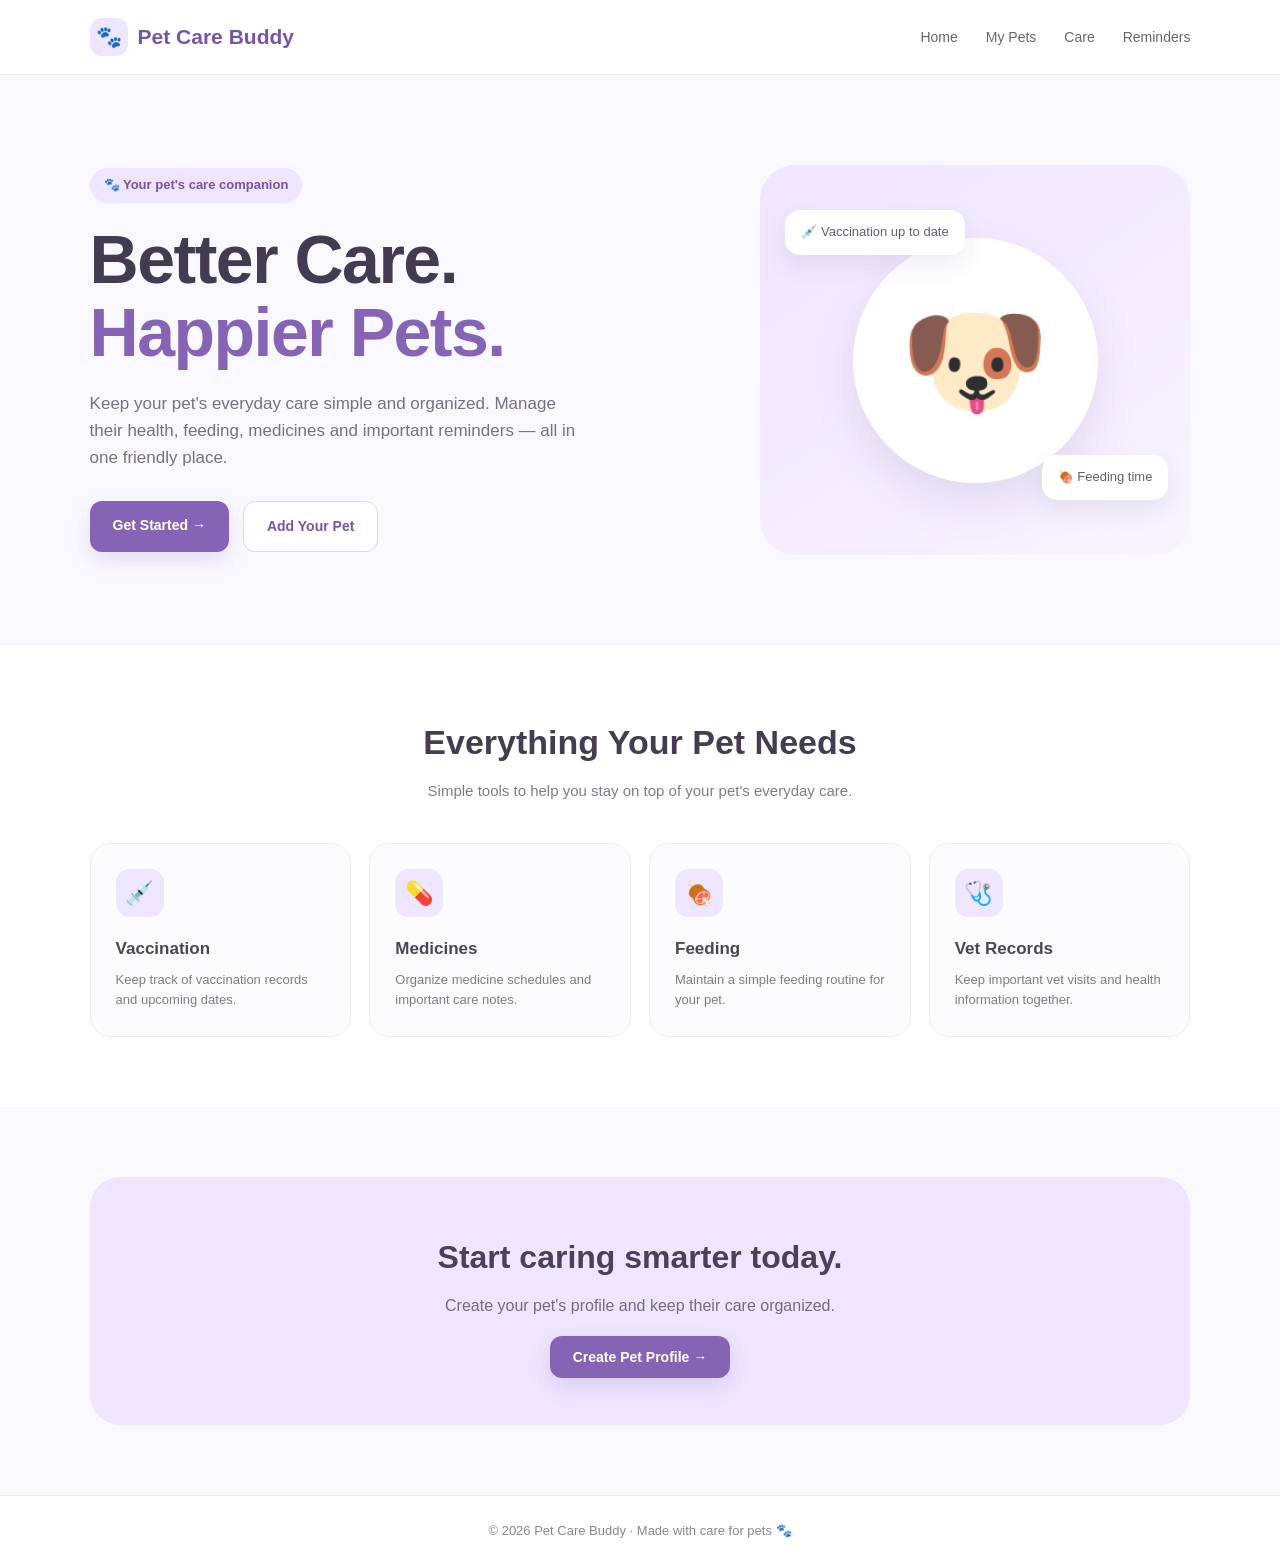
==== index.html @ f70619a0 "Create index.html" ====
<!DOCTYPE html>
<html lang="en">
<head>
  <meta charset="UTF-8">
  <meta name="viewport" content="width=device-width, initial-scale=1.0">

  <title>Pet Care Buddy</title>

  <style>
    * {
      margin: 0;
      padding: 0;
      box-sizing: border-box;
      font-family: Arial, sans-serif;
    }

    body {
      background: #faf8ff;
      color: #514b5f;
      line-height: 1.6;
    }

    /* HEADER */
    header {
      width: 100%;
      padding: 18px 7%;
      display: flex;
      align-items: center;
      justify-content: space-between;
      background: rgba(255, 255, 255, 0.9);
      border-bottom: 1px solid #eee8fa;
      position: sticky;
      top: 0;
      z-index: 100;
    }

    .logo {
      display: flex;
      align-items: center;
      gap: 10px;
      font-size: 21px;
      font-weight: 700;
      color: #7655a8;
    }

    .logo-icon {
      width: 38px;
      height: 38px;
      border-radius: 12px;
      display: flex;
      align-items: center;
      justify-content: center;
      background: #eee5ff;
      font-size: 21px;
    }

    nav {
      display: flex;
      gap: 28px;
    }

    nav a {
      text-decoration: none;
      color: #696272;
      font-size: 14px;
      font-weight: 500;
      transition: 0.3s;
    }

    nav a:hover {
      color: #7655a8;
    }

    /* HERO */
    .hero {
      min-height: 570px;
      padding: 75px 7%;
      display: flex;
      align-items: center;
      justify-content: space-between;
      gap: 50px;
    }

    .hero-content {
      max-width: 570px;
    }

    .tag {
      display: inline-block;
      padding: 7px 14px;
      border-radius: 30px;
      background: #eee5ff;
      color: #7655a8;
      font-size: 13px;
      font-weight: 600;
      margin-bottom: 20px;
    }

    .hero h1 {
      font-size: clamp(42px, 6vw, 68px);
      line-height: 1.08;
      color: #433b50;
      margin-bottom: 20px;
      letter-spacing: -1.5px;
    }

    .hero h1 span {
      color: #8664b5;
    }

    .hero p {
      max-width: 500px;
      font-size: 17px;
      color: #777080;
      margin-bottom: 30px;
    }

    .buttons {
      display: flex;
      gap: 14px;
      flex-wrap: wrap;
    }

    .btn {
      padding: 13px 23px;
      border-radius: 12px;
      text-decoration: none;
      font-size: 14px;
      font-weight: 600;
      transition: 0.3s;
    }

    .primary {
      background: #8664b5;
      color: white;
      box-shadow: 0 8px 20px rgba(134, 100, 181, 0.18);
    }

    .primary:hover {
      transform: translateY(-2px);
      background: #7655a8;
    }

    .secondary {
      background: white;
      color: #7655a8;
      border: 1px solid #ded4ef;
    }

    .secondary:hover {
      background: #f4effc;
    }

    /* HERO VISUAL */
    .hero-visual {
      width: min(430px, 100%);
      min-height: 390px;
      border-radius: 35px;
      background: linear-gradient(145deg, #eee5ff, #f8f4ff);
      display: flex;
      align-items: center;
      justify-content: center;
      position: relative;
      overflow: hidden;
    }

    .pet-circle {
      width: 245px;
      height: 245px;
      border-radius: 50%;
      background: white;
      display: flex;
      align-items: center;
      justify-content: center;
      font-size: 120px;
      box-shadow: 0 20px 45px rgba(91, 67, 120, 0.12);
    }

    .floating-card {
      position: absolute;
      padding: 12px 16px;
      border-radius: 15px;
      background: white;
      box-shadow: 0 10px 25px rgba(91, 67, 120, 0.1);
      font-size: 13px;
      color: #655d70;
    }

    .card-one {
      top: 45px;
      left: 25px;
    }

    .card-two {
      right: 22px;
      bottom: 55px;
    }

    /* FEATURES */
    .features {
      padding: 70px 7%;
      background: white;
    }

    .section-heading {
      text-align: center;
      max-width: 600px;
      margin: 0 auto 40px;
    }

    .section-heading h2 {
      font-size: 34px;
      color: #443c50;
      margin-bottom: 10px;
    }

    .section-heading p {
      color: #817a88;
      font-size: 15px;
    }

    .feature-grid {
      display: grid;
      grid-template-columns: repeat(4, 1fr);
      gap: 18px;
    }

    .feature-card {
      padding: 25px;
      border: 1px solid #eee8f7;
      border-radius: 20px;
      background: #fcfbff;
      transition: 0.3s;
    }

    .feature-card:hover {
      transform: translateY(-4px);
      box-shadow: 0 12px 28px rgba(91, 67, 120, 0.08);
    }

    .feature-icon {
      width: 48px;
      height: 48px;
      border-radius: 14px;
      background: #eee5ff;
      display: flex;
      align-items: center;
      justify-content: center;
      font-size: 23px;
      margin-bottom: 18px;
    }

    .feature-card h3 {
      font-size: 17px;
      color: #4c4555;
      margin-bottom: 7px;
    }

    .feature-card p {
      font-size: 13px;
      color: #817a88;
    }

    /* CTA */
    .cta {
      margin: 70px 7%;
      padding: 55px 30px;
      text-align: center;
      border-radius: 30px;
      background: #eee5ff;
    }

    .cta h2 {
      font-size: 32px;
      color: #4a4057;
      margin-bottom: 10px;
    }

    .cta p {
      color: #746b7e;
      margin-bottom: 25px;
    }

    /* FOOTER */
    footer {
      padding: 25px 7%;
      text-align: center;
      border-top: 1px solid #eee8f7;
      color: #8b8492;
      font-size: 13px;
      background: white;
    }

    /* RESPONSIVE */
    @media (max-width: 850px) {
      nav {
        display: none;
      }

      .hero {
        flex-direction: column;
        text-align: center;
        padding-top: 55px;
      }

      .hero-content {
        max-width: 650px;
      }

      .hero p {
        margin-left: auto;
        margin-right: auto;
      }

      .buttons {
        justify-content: center;
      }

      .hero-visual {
        min-height: 330px;
      }

      .feature-grid {
        grid-template-columns: repeat(2, 1fr);
      }
    }

    @media (max-width: 520px) {
      header {
        padding: 15px 5%;
      }

      .hero {
        padding: 45px 5%;
      }

      .hero h1 {
        font-size: 42px;
      }

      .hero p {
        font-size: 15px;
      }

      .feature-grid {
        grid-template-columns: 1fr;
      }

      .features {
        padding: 55px 5%;
      }

      .cta {
        margin: 50px 5%;
        padding: 40px 20px;
      }

      .cta h2 {
        font-size: 27px;
      }
    }
  </style>
</head>

<body>

  <header>
    <div class="logo">
      <div class="logo-icon">🐾</div>
      Pet Care Buddy
    </div>

    <nav>
      <a href="#">Home</a>
      <a href="#">My Pets</a>
      <a href="#">Care</a>
      <a href="#">Reminders</a>
    </nav>
  </header>

  <main>

    <section class="hero">

      <div class="hero-content">

        <span class="tag">🐾 Your pet's care companion</span>

        <h1>
          Better Care.<br>
          <span>Happier Pets.</span>
        </h1>

        <p>
          Keep your pet's everyday care simple and organized.
          Manage their health, feeding, medicines and important
          reminders — all in one friendly place.
        </p>

        <div class="buttons">
          <a href="#" class="btn primary">Get Started →</a>
          <a href="#" class="btn secondary">Add Your Pet</a>
        </div>

      </div>

      <div class="hero-visual">

        <div class="floating-card card-one">
          💉 Vaccination up to date
        </div>

        <div class="pet-circle">
          🐶
        </div>

        <div class="floating-card card-two">
          🍖 Feeding time
        </div>

      </div>

    </section>


    <section class="features">

      <div class="section-heading">
        <h2>Everything Your Pet Needs</h2>
        <p>
          Simple tools to help you stay on top of your pet's
          everyday care.
        </p>
      </div>

      <div class="feature-grid">

        <div class="feature-card">
          <div class="feature-icon">💉</div>
          <h3>Vaccination</h3>
          <p>
            Keep track of vaccination records and upcoming dates.
          </p>
        </div>

        <div class="feature-card">
          <div class="feature-icon">💊</div>
          <h3>Medicines</h3>
          <p>
            Organize medicine schedules and important care notes.
          </p>
        </div>

        <div class="feature-card">
          <div class="feature-icon">🍖</div>
          <h3>Feeding</h3>
          <p>
            Maintain a simple feeding routine for your pet.
          </p>
        </div>

        <div class="feature-card">
          <div class="feature-icon">🩺</div>
          <h3>Vet Records</h3>
          <p>
            Keep important vet visits and health information together.
          </p>
        </div>

      </div>

    </section>


    <section class="cta">

      <h2>Start caring smarter today.</h2>

      <p>
        Create your pet's profile and keep their care organized.
      </p>

      <a href="#" class="btn primary">Create Pet Profile →</a>

    </section>

  </main>


  <footer>
    © 2026 Pet Care Buddy · Made with care for pets 🐾
  </footer>

</body>
</html>
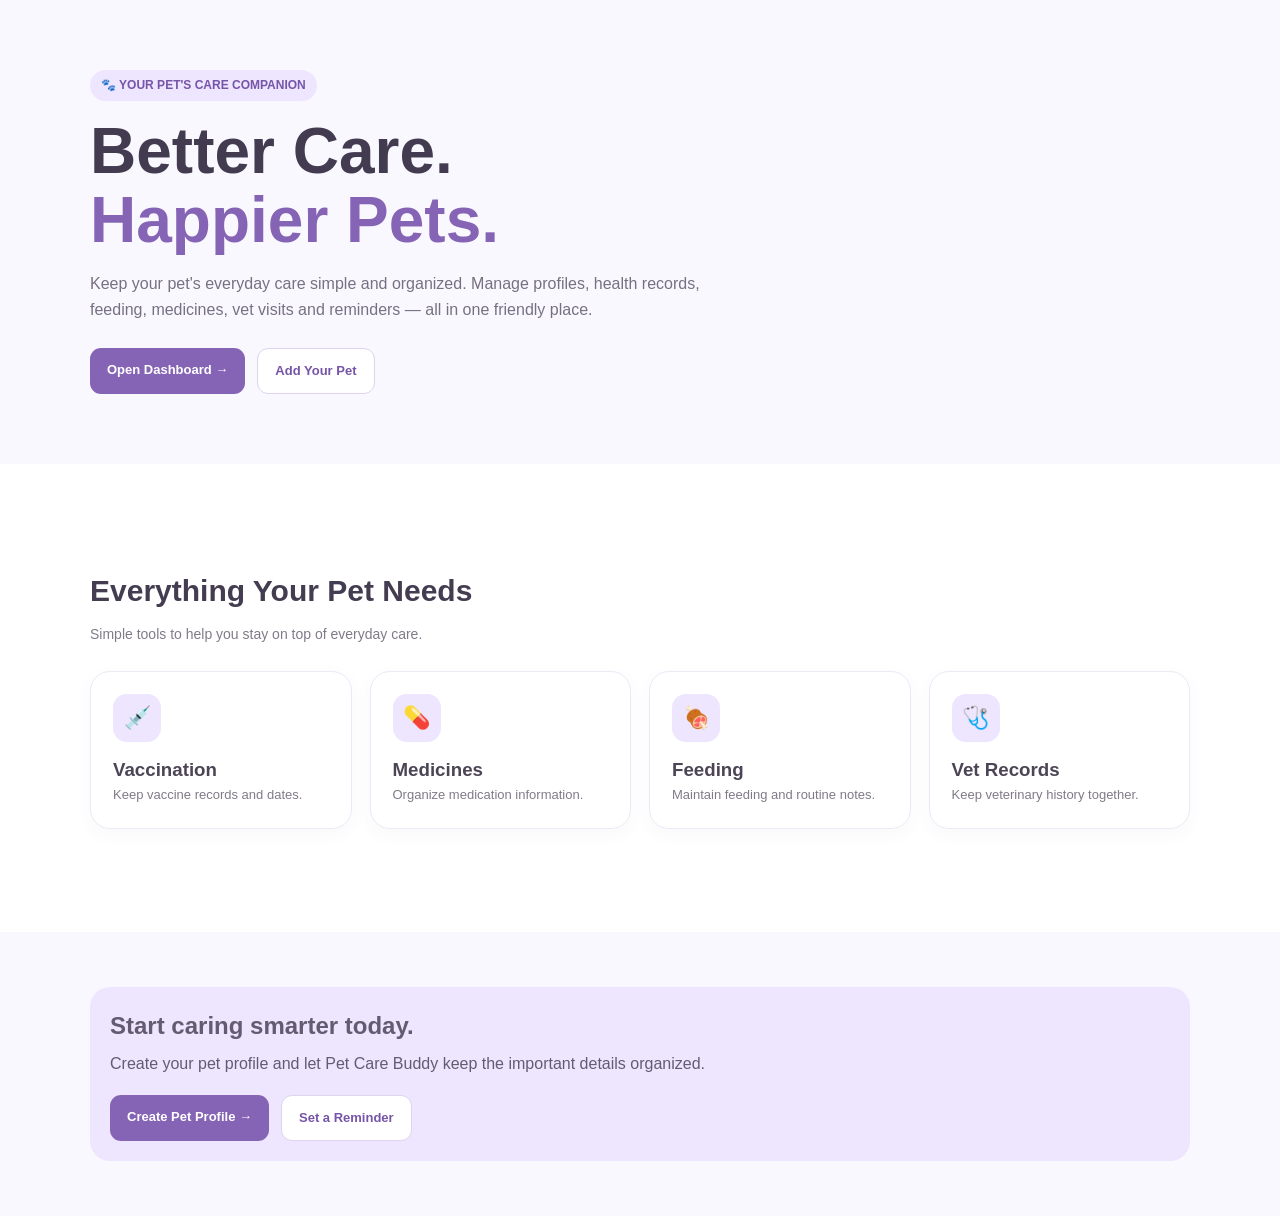
==== commit 05e53373: "Connect Home page to the full Pet Care Buddy app" ====
--- a/index.html
+++ b/index.html
@@ -1,495 +1 @@
-<!DOCTYPE html>
-<html lang="en">
-<head>
-  <meta charset="UTF-8">
-  <meta name="viewport" content="width=device-width, initial-scale=1.0">
-
-  <title>Pet Care Buddy</title>
-
-  <style>
-    * {
-      margin: 0;
-      padding: 0;
-      box-sizing: border-box;
-      font-family: Arial, sans-serif;
-    }
-
-    body {
-      background: #faf8ff;
-      color: #514b5f;
-      line-height: 1.6;
-    }
-
-    /* HEADER */
-    header {
-      width: 100%;
-      padding: 18px 7%;
-      display: flex;
-      align-items: center;
-      justify-content: space-between;
-      background: rgba(255, 255, 255, 0.9);
-      border-bottom: 1px solid #eee8fa;
-      position: sticky;
-      top: 0;
-      z-index: 100;
-    }
-
-    .logo {
-      display: flex;
-      align-items: center;
-      gap: 10px;
-      font-size: 21px;
-      font-weight: 700;
-      color: #7655a8;
-    }
-
-    .logo-icon {
-      width: 38px;
-      height: 38px;
-      border-radius: 12px;
-      display: flex;
-      align-items: center;
-      justify-content: center;
-      background: #eee5ff;
-      font-size: 21px;
-    }
-
-    nav {
-      display: flex;
-      gap: 28px;
-    }
-
-    nav a {
-      text-decoration: none;
-      color: #696272;
-      font-size: 14px;
-      font-weight: 500;
-      transition: 0.3s;
-    }
-
-    nav a:hover {
-      color: #7655a8;
-    }
-
-    /* HERO */
-    .hero {
-      min-height: 570px;
-      padding: 75px 7%;
-      display: flex;
-      align-items: center;
-      justify-content: space-between;
-      gap: 50px;
-    }
-
-    .hero-content {
-      max-width: 570px;
-    }
-
-    .tag {
-      display: inline-block;
-      padding: 7px 14px;
-      border-radius: 30px;
-      background: #eee5ff;
-      color: #7655a8;
-      font-size: 13px;
-      font-weight: 600;
-      margin-bottom: 20px;
-    }
-
-    .hero h1 {
-      font-size: clamp(42px, 6vw, 68px);
-      line-height: 1.08;
-      color: #433b50;
-      margin-bottom: 20px;
-      letter-spacing: -1.5px;
-    }
-
-    .hero h1 span {
-      color: #8664b5;
-    }
-
-    .hero p {
-      max-width: 500px;
-      font-size: 17px;
-      color: #777080;
-      margin-bottom: 30px;
-    }
-
-    .buttons {
-      display: flex;
-      gap: 14px;
-      flex-wrap: wrap;
-    }
-
-    .btn {
-      padding: 13px 23px;
-      border-radius: 12px;
-      text-decoration: none;
-      font-size: 14px;
-      font-weight: 600;
-      transition: 0.3s;
-    }
-
-    .primary {
-      background: #8664b5;
-      color: white;
-      box-shadow: 0 8px 20px rgba(134, 100, 181, 0.18);
-    }
-
-    .primary:hover {
-      transform: translateY(-2px);
-      background: #7655a8;
-    }
-
-    .secondary {
-      background: white;
-      color: #7655a8;
-      border: 1px solid #ded4ef;
-    }
-
-    .secondary:hover {
-      background: #f4effc;
-    }
-
-    /* HERO VISUAL */
-    .hero-visual {
-      width: min(430px, 100%);
-      min-height: 390px;
-      border-radius: 35px;
-      background: linear-gradient(145deg, #eee5ff, #f8f4ff);
-      display: flex;
-      align-items: center;
-      justify-content: center;
-      position: relative;
-      overflow: hidden;
-    }
-
-    .pet-circle {
-      width: 245px;
-      height: 245px;
-      border-radius: 50%;
-      background: white;
-      display: flex;
-      align-items: center;
-      justify-content: center;
-      font-size: 120px;
-      box-shadow: 0 20px 45px rgba(91, 67, 120, 0.12);
-    }
-
-    .floating-card {
-      position: absolute;
-      padding: 12px 16px;
-      border-radius: 15px;
-      background: white;
-      box-shadow: 0 10px 25px rgba(91, 67, 120, 0.1);
-      font-size: 13px;
-      color: #655d70;
-    }
-
-    .card-one {
-      top: 45px;
-      left: 25px;
-    }
-
-    .card-two {
-      right: 22px;
-      bottom: 55px;
-    }
-
-    /* FEATURES */
-    .features {
-      padding: 70px 7%;
-      background: white;
-    }
-
-    .section-heading {
-      text-align: center;
-      max-width: 600px;
-      margin: 0 auto 40px;
-    }
-
-    .section-heading h2 {
-      font-size: 34px;
-      color: #443c50;
-      margin-bottom: 10px;
-    }
-
-    .section-heading p {
-      color: #817a88;
-      font-size: 15px;
-    }
-
-    .feature-grid {
-      display: grid;
-      grid-template-columns: repeat(4, 1fr);
-      gap: 18px;
-    }
-
-    .feature-card {
-      padding: 25px;
-      border: 1px solid #eee8f7;
-      border-radius: 20px;
-      background: #fcfbff;
-      transition: 0.3s;
-    }
-
-    .feature-card:hover {
-      transform: translateY(-4px);
-      box-shadow: 0 12px 28px rgba(91, 67, 120, 0.08);
-    }
-
-    .feature-icon {
-      width: 48px;
-      height: 48px;
-      border-radius: 14px;
-      background: #eee5ff;
-      display: flex;
-      align-items: center;
-      justify-content: center;
-      font-size: 23px;
-      margin-bottom: 18px;
-    }
-
-    .feature-card h3 {
-      font-size: 17px;
-      color: #4c4555;
-      margin-bottom: 7px;
-    }
-
-    .feature-card p {
-      font-size: 13px;
-      color: #817a88;
-    }
-
-    /* CTA */
-    .cta {
-      margin: 70px 7%;
-      padding: 55px 30px;
-      text-align: center;
-      border-radius: 30px;
-      background: #eee5ff;
-    }
-
-    .cta h2 {
-      font-size: 32px;
-      color: #4a4057;
-      margin-bottom: 10px;
-    }
-
-    .cta p {
-      color: #746b7e;
-      margin-bottom: 25px;
-    }
-
-    /* FOOTER */
-    footer {
-      padding: 25px 7%;
-      text-align: center;
-      border-top: 1px solid #eee8f7;
-      color: #8b8492;
-      font-size: 13px;
-      background: white;
-    }
-
-    /* RESPONSIVE */
-    @media (max-width: 850px) {
-      nav {
-        display: none;
-      }
-
-      .hero {
-        flex-direction: column;
-        text-align: center;
-        padding-top: 55px;
-      }
-
-      .hero-content {
-        max-width: 650px;
-      }
-
-      .hero p {
-        margin-left: auto;
-        margin-right: auto;
-      }
-
-      .buttons {
-        justify-content: center;
-      }
-
-      .hero-visual {
-        min-height: 330px;
-      }
-
-      .feature-grid {
-        grid-template-columns: repeat(2, 1fr);
-      }
-    }
-
-    @media (max-width: 520px) {
-      header {
-        padding: 15px 5%;
-      }
-
-      .hero {
-        padding: 45px 5%;
-      }
-
-      .hero h1 {
-        font-size: 42px;
-      }
-
-      .hero p {
-        font-size: 15px;
-      }
-
-      .feature-grid {
-        grid-template-columns: 1fr;
-      }
-
-      .features {
-        padding: 55px 5%;
-      }
-
-      .cta {
-        margin: 50px 5%;
-        padding: 40px 20px;
-      }
-
-      .cta h2 {
-        font-size: 27px;
-      }
-    }
-  </style>
-</head>
-
-<body>
-
-  <header>
-    <div class="logo">
-      <div class="logo-icon">🐾</div>
-      Pet Care Buddy
-    </div>
-
-    <nav>
-      <a href="#">Home</a>
-      <a href="#">My Pets</a>
-      <a href="#">Care</a>
-      <a href="#">Reminders</a>
-    </nav>
-  </header>
-
-  <main>
-
-    <section class="hero">
-
-      <div class="hero-content">
-
-        <span class="tag">🐾 Your pet's care companion</span>
-
-        <h1>
-          Better Care.<br>
-          <span>Happier Pets.</span>
-        </h1>
-
-        <p>
-          Keep your pet's everyday care simple and organized.
-          Manage their health, feeding, medicines and important
-          reminders — all in one friendly place.
-        </p>
-
-        <div class="buttons">
-          <a href="#" class="btn primary">Get Started →</a>
-          <a href="#" class="btn secondary">Add Your Pet</a>
-        </div>
-
-      </div>
-
-      <div class="hero-visual">
-
-        <div class="floating-card card-one">
-          💉 Vaccination up to date
-        </div>
-
-        <div class="pet-circle">
-          🐶
-        </div>
-
-        <div class="floating-card card-two">
-          🍖 Feeding time
-        </div>
-
-      </div>
-
-    </section>
-
-
-    <section class="features">
-
-      <div class="section-heading">
-        <h2>Everything Your Pet Needs</h2>
-        <p>
-          Simple tools to help you stay on top of your pet's
-          everyday care.
-        </p>
-      </div>
-
-      <div class="feature-grid">
-
-        <div class="feature-card">
-          <div class="feature-icon">💉</div>
-          <h3>Vaccination</h3>
-          <p>
-            Keep track of vaccination records and upcoming dates.
-          </p>
-        </div>
-
-        <div class="feature-card">
-          <div class="feature-icon">💊</div>
-          <h3>Medicines</h3>
-          <p>
-            Organize medicine schedules and important care notes.
-          </p>
-        </div>
-
-        <div class="feature-card">
-          <div class="feature-icon">🍖</div>
-          <h3>Feeding</h3>
-          <p>
-            Maintain a simple feeding routine for your pet.
-          </p>
-        </div>
-
-        <div class="feature-card">
-          <div class="feature-icon">🩺</div>
-          <h3>Vet Records</h3>
-          <p>
-            Keep important vet visits and health information together.
-          </p>
-        </div>
-
-      </div>
-
-    </section>
-
-
-    <section class="cta">
-
-      <h2>Start caring smarter today.</h2>
-
-      <p>
-        Create your pet's profile and keep their care organized.
-      </p>
-
-      <a href="#" class="btn primary">Create Pet Profile →</a>
-
-    </section>
-
-  </main>
-
-
-  <footer>
-    © 2026 Pet Care Buddy · Made with care for pets 🐾
-  </footer>
-
-</body>
-</html>+<!doctype html><html lang="en"><head><meta charset="utf-8"><meta name="viewport" content="width=device-width,initial-scale=1"><meta name="description" content="Pet Care Buddy helps pet parents manage pets, health records, feeding and reminders."><title>Pet Care Buddy — Better Care, Happier Pets</title><link rel="stylesheet" href="app.css"></head><body><script>document.write(nav('home'))</script><main><section class="container hero"><span class="eyebrow">🐾 YOUR PET'S CARE COMPANION</span><h1>Better Care.<br><span>Happier Pets.</span></h1><p>Keep your pet's everyday care simple and organized. Manage profiles, health records, feeding, medicines, vet visits and reminders — all in one friendly place.</p><div class="buttons"><a class="btn primary" href="dashboard.html">Open Dashboard →</a><a class="btn secondary" href="my-pet.html">Add Your Pet</a></div></section><section class="section" style="background:#fff"><div class="container"><h2 class="section-title">Everything Your Pet Needs</h2><p class="section-sub">Simple tools to help you stay on top of everyday care.</p><div class="grid grid-4" style="margin-top:25px"><a class="card" href="care.html"><div class="icon">💉</div><h3>Vaccination</h3><p class="muted">Keep vaccine records and dates.</p></a><a class="card" href="care.html"><div class="icon">💊</div><h3>Medicines</h3><p class="muted">Organize medication information.</p></a><a class="card" href="care.html"><div class="icon">🍖</div><h3>Feeding</h3><p class="muted">Maintain feeding and routine notes.</p></a><a class="card" href="care.html"><div class="icon">🩺</div><h3>Vet Records</h3><p class="muted">Keep veterinary history together.</p></a></div></div></section><section class="container section"><div class="tip"><h2>Start caring smarter today.</h2><p style="margin-top:6px">Create your pet profile and let Pet Care Buddy keep the important details organized.</p><div class="buttons" style="margin-top:18px"><a class="btn primary" href="my-pet.html">Create Pet Profile →</a><a class="btn secondary" href="reminders.html">Set a Reminder</a></div></div></section></main><script>document.write(footer())</script></body></html>
--- a/app.css
+++ b/app.css
@@ -0,0 +1 @@
+*{box-sizing:border-box;margin:0;padding:0}body{font-family:Arial,sans-serif;background:#faf8ff;color:#514b5f;line-height:1.6}a{text-decoration:none;color:inherit}header{position:sticky;top:0;z-index:50;padding:15px 6%;background:rgba(255,255,255,.96);backdrop-filter:blur(10px);border-bottom:1px solid #eee8fa;display:flex;align-items:center;justify-content:space-between;gap:20px}.logo{display:flex;align-items:center;gap:10px;color:#7655a8;font-size:20px;font-weight:700}.logo-icon{width:38px;height:38px;border-radius:12px;background:#eee5ff;display:grid;place-items:center}.nav{display:flex;gap:18px;flex-wrap:wrap}.nav a{font-size:13px;color:#696272;padding:7px 9px;border-radius:9px}.nav a:hover,.nav a.active{background:#eee5ff;color:#7655a8}.container{width:88%;max-width:1100px;margin:auto;padding:48px 0}.hero{padding:70px 0}.eyebrow{display:inline-block;padding:6px 11px;border-radius:30px;background:#eee5ff;color:#7655a8;font-size:12px;font-weight:700}.hero h1{font-size:clamp(38px,6vw,64px);line-height:1.08;color:#433b50;margin:16px 0}.hero h1 span{color:#8664b5}.hero p{max-width:650px;color:#777080;font-size:16px}.buttons{display:flex;gap:12px;flex-wrap:wrap;margin-top:25px}.btn,button{border:0;cursor:pointer;font-weight:700;border-radius:11px;padding:12px 17px;font-size:13px}.primary{background:#8664b5;color:#fff}.secondary{background:#fff;color:#7655a8;border:1px solid #ded4ef}.danger{background:#f8eeee;color:#a25b68}.section{padding:55px 0}.section-title{color:#443c50;font-size:30px;margin-bottom:8px}.section-sub{color:#817a88;font-size:14px}.grid{display:grid;gap:18px}.grid-2{grid-template-columns:repeat(2,1fr)}.grid-3{grid-template-columns:repeat(3,1fr)}.grid-4{grid-template-columns:repeat(4,1fr)}.card{background:#fff;border:1px solid #eee8f7;border-radius:20px;padding:22px;box-shadow:0 5px 18px rgba(91,67,120,.04)}.card h2,.card h3{color:#4c4555}.icon{width:48px;height:48px;border-radius:14px;background:#eee5ff;display:grid;place-items:center;font-size:22px;margin-bottom:13px}.muted{color:#817a88;font-size:13px}.stat{font-size:30px;font-weight:800;color:#8664b5}.label{font-size:12px;color:#817a88}.empty{text-align:center;border:1px dashed #d8cbea;border-radius:20px;padding:50px 20px;color:#817a88;background:#fff}.empty .big{font-size:48px;display:block;margin-bottom:8px}.pet-photo,.avatar{background:#eee5ff;border-radius:18px;display:grid;place-items:center;font-size:72px;min-height:170px;margin-bottom:15px}.actions{display:flex;gap:8px;flex-wrap:wrap;margin-top:15px}.actions button{flex:1}.input,select,textarea{width:100%;padding:12px;border:1px solid #ded4ef;border-radius:11px;background:#fff;color:#514b5f;margin:5px 0 14px;outline:none}.input:focus,select:focus,textarea:focus{border-color:#a98bca}label{font-size:12px;font-weight:700;color:#5b5364}.modal{display:none;position:fixed;inset:0;background:rgba(54,42,67,.4);z-index:100;align-items:center;justify-content:center;padding:18px}.modal.show{display:flex}.modal-box{width:100%;max-width:500px;max-height:90vh;overflow:auto;background:#fff;border-radius:22px;padding:25px}.modal-box h2{color:#443c50;margin-bottom:16px}.table-wrap{overflow:auto}.table{width:100%;border-collapse:collapse;font-size:13px}.table th,.table td{text-align:left;padding:12px;border-bottom:1px solid #eee8f7}.table th{color:#7655a8;font-size:11px;text-transform:uppercase}.badge{display:inline-block;padding:5px 9px;border-radius:20px;background:#eee5ff;color:#7655a8;font-size:11px;font-weight:700}.record{display:flex;align-items:center;justify-content:space-between;gap:15px}.record-main{display:flex;align-items:center;gap:13px}.record-icon{width:44px;height:44px;border-radius:13px;background:#eee5ff;display:grid;place-items:center;font-size:20px}.tip{background:#eee5ff;border-radius:20px;padding:20px;color:#655b70}.notice{padding:12px 14px;border-radius:11px;background:#f4effc;color:#675477;font-size:13px;margin-bottom:15px}.toast{position:fixed;right:18px;bottom:18px;background:#4c4555;color:#fff;padding:12px 16px;border-radius:11px;z-index:200;display:none;font-size:13px}.toast.show{display:block}footer{text-align:center;padding:25px;background:#fff;border-top:1px solid #eee8f7;color:#8b8492;font-size:13px;margin-top:40px}@media(max-width:850px){.grid-4{grid-template-columns:repeat(2,1fr)}.grid-3{grid-template-columns:repeat(2,1fr)}.nav{display:none}}@media(max-width:600px){.container{width:90%;padding:35px 0}.grid-2,.grid-3,.grid-4{grid-template-columns:1fr}.hero{padding:45px 0}.hero h1{font-size:42px}.record{align-items:flex-start;flex-direction:column}.actions button{flex:none}.pet-photo,.avatar{min-height:140px}.top-mobile{flex-direction:column!important;align-items:stretch!important}}
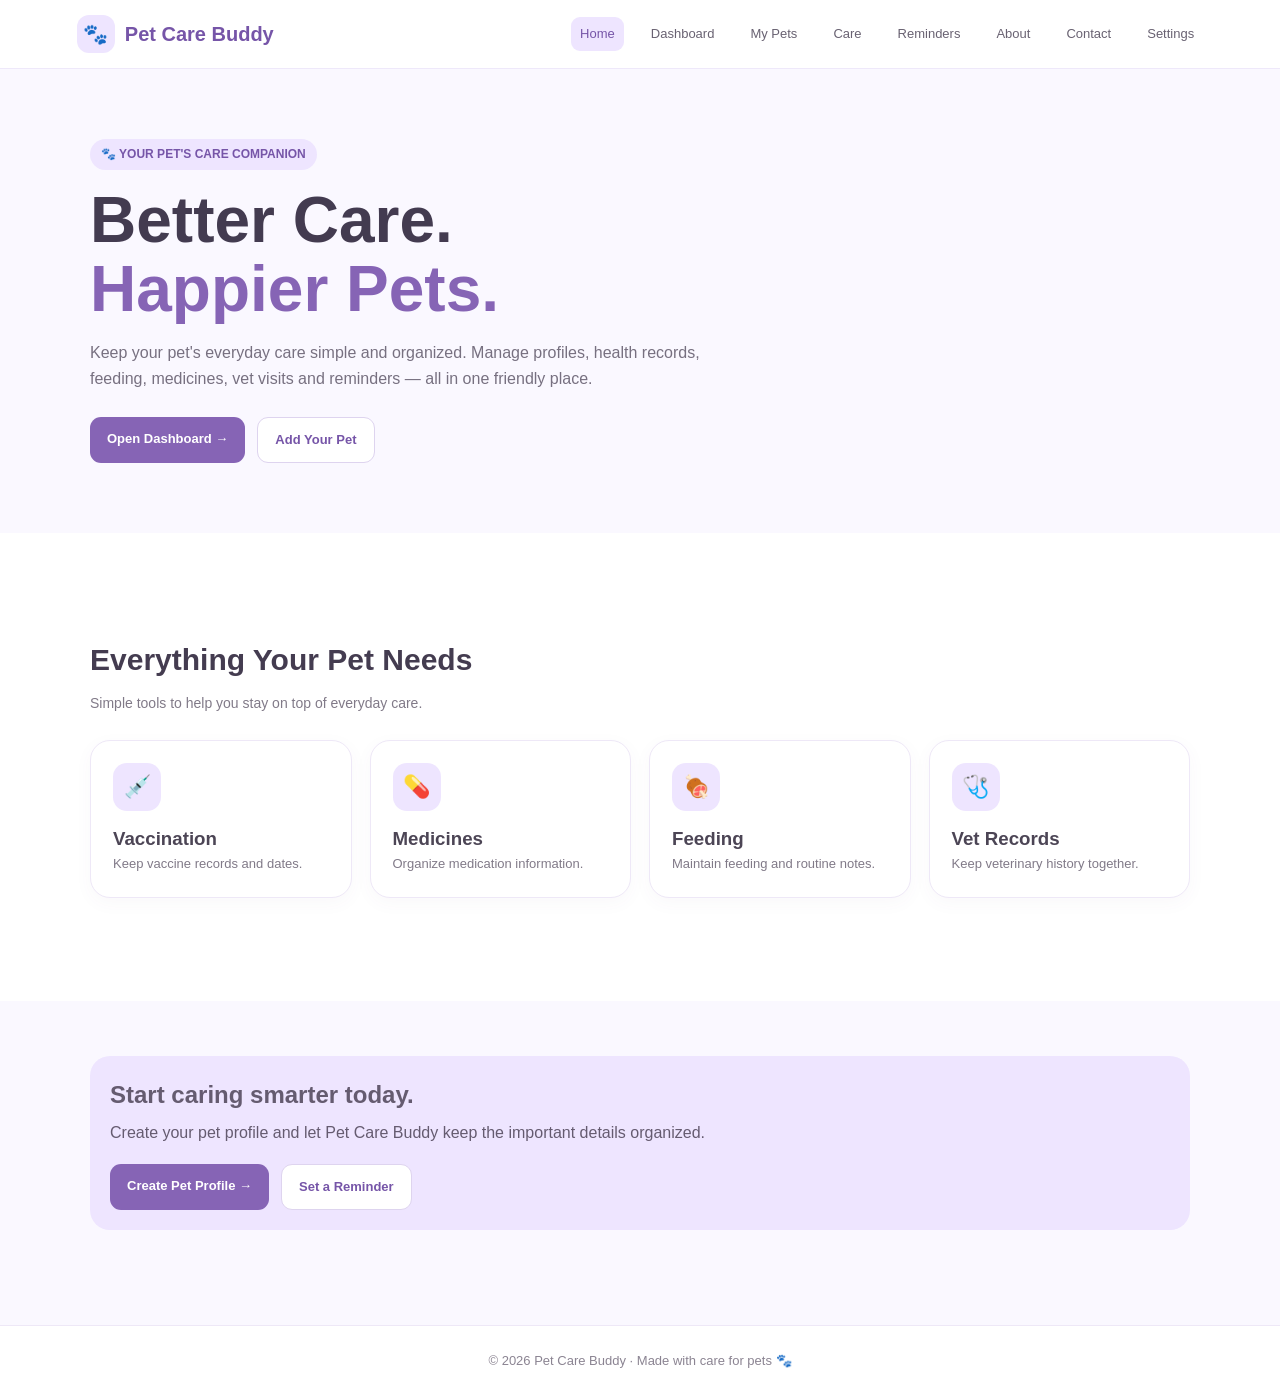
==== commit 79f41680: "Fix Home shared script loading" ====
--- a/index.html
+++ b/index.html
@@ -1 +1 @@
-<!doctype html><html lang="en"><head><meta charset="utf-8"><meta name="viewport" content="width=device-width,initial-scale=1"><meta name="description" content="Pet Care Buddy helps pet parents manage pets, health records, feeding and reminders."><title>Pet Care Buddy — Better Care, Happier Pets</title><link rel="stylesheet" href="app.css"></head><body><script>document.write(nav('home'))</script><main><section class="container hero"><span class="eyebrow">🐾 YOUR PET'S CARE COMPANION</span><h1>Better Care.<br><span>Happier Pets.</span></h1><p>Keep your pet's everyday care simple and organized. Manage profiles, health records, feeding, medicines, vet visits and reminders — all in one friendly place.</p><div class="buttons"><a class="btn primary" href="dashboard.html">Open Dashboard →</a><a class="btn secondary" href="my-pet.html">Add Your Pet</a></div></section><section class="section" style="background:#fff"><div class="container"><h2 class="section-title">Everything Your Pet Needs</h2><p class="section-sub">Simple tools to help you stay on top of everyday care.</p><div class="grid grid-4" style="margin-top:25px"><a class="card" href="care.html"><div class="icon">💉</div><h3>Vaccination</h3><p class="muted">Keep vaccine records and dates.</p></a><a class="card" href="care.html"><div class="icon">💊</div><h3>Medicines</h3><p class="muted">Organize medication information.</p></a><a class="card" href="care.html"><div class="icon">🍖</div><h3>Feeding</h3><p class="muted">Maintain feeding and routine notes.</p></a><a class="card" href="care.html"><div class="icon">🩺</div><h3>Vet Records</h3><p class="muted">Keep veterinary history together.</p></a></div></div></section><section class="container section"><div class="tip"><h2>Start caring smarter today.</h2><p style="margin-top:6px">Create your pet profile and let Pet Care Buddy keep the important details organized.</p><div class="buttons" style="margin-top:18px"><a class="btn primary" href="my-pet.html">Create Pet Profile →</a><a class="btn secondary" href="reminders.html">Set a Reminder</a></div></div></section></main><script>document.write(footer())</script></body></html>+<!doctype html><html lang="en"><head><meta charset="utf-8"><meta name="viewport" content="width=device-width,initial-scale=1"><meta name="description" content="Pet Care Buddy helps pet parents manage pets, health records, feeding and reminders."><title>Pet Care Buddy — Better Care, Happier Pets</title><link rel="stylesheet" href="app.css"><script src="app.js"></script></head><body><script>document.write(nav('home'))</script><main><section class="container hero"><span class="eyebrow">🐾 YOUR PET'S CARE COMPANION</span><h1>Better Care.<br><span>Happier Pets.</span></h1><p>Keep your pet's everyday care simple and organized. Manage profiles, health records, feeding, medicines, vet visits and reminders — all in one friendly place.</p><div class="buttons"><a class="btn primary" href="dashboard.html">Open Dashboard →</a><a class="btn secondary" href="my-pet.html">Add Your Pet</a></div></section><section class="section" style="background:#fff"><div class="container"><h2 class="section-title">Everything Your Pet Needs</h2><p class="section-sub">Simple tools to help you stay on top of everyday care.</p><div class="grid grid-4" style="margin-top:25px"><a class="card" href="care.html"><div class="icon">💉</div><h3>Vaccination</h3><p class="muted">Keep vaccine records and dates.</p></a><a class="card" href="care.html"><div class="icon">💊</div><h3>Medicines</h3><p class="muted">Organize medication information.</p></a><a class="card" href="care.html"><div class="icon">🍖</div><h3>Feeding</h3><p class="muted">Maintain feeding and routine notes.</p></a><a class="card" href="care.html"><div class="icon">🩺</div><h3>Vet Records</h3><p class="muted">Keep veterinary history together.</p></a></div></div></section><section class="container section"><div class="tip"><h2>Start caring smarter today.</h2><p style="margin-top:6px">Create your pet profile and let Pet Care Buddy keep the important details organized.</p><div class="buttons" style="margin-top:18px"><a class="btn primary" href="my-pet.html">Create Pet Profile →</a><a class="btn secondary" href="reminders.html">Set a Reminder</a></div></div></section></main><script>document.write(footer())</script></body></html>
